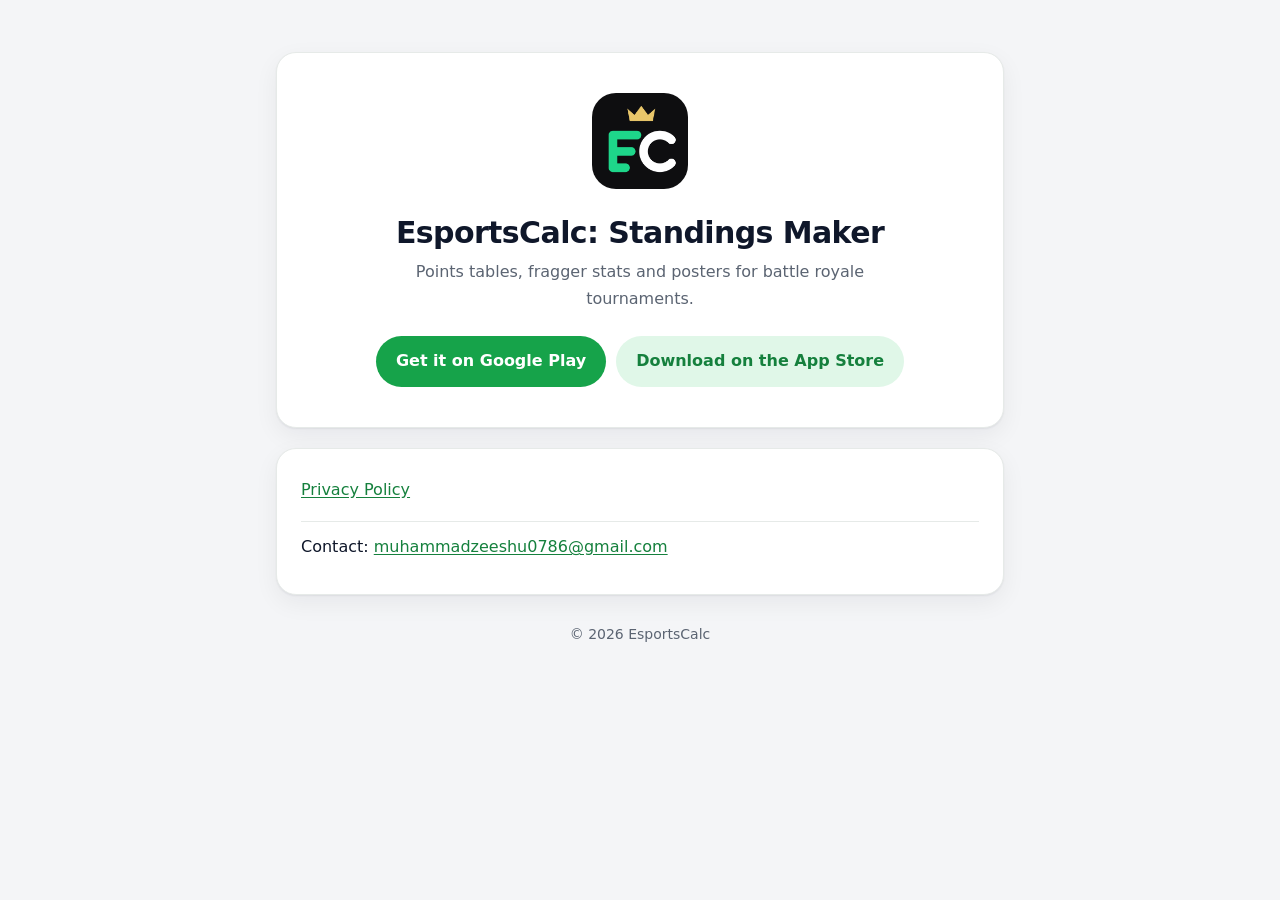
==== index.html @ b61c0fa7 "EsportsCalc website: home page, privacy policy, app-ads.txt Co-Authored-By: Claude Opus 5.5 <noreply" ====
<!doctype html>
<html lang="en">
<head>
  <meta charset="utf-8">
  <meta name="viewport" content="width=device-width, initial-scale=1">
  <title>EsportsCalc: Standings Maker</title>
  <meta name="description" content="Points tables, fragger stats and posters for battle royale tournaments.">
  <link rel="icon" href="icon.png">
  <link rel="apple-touch-icon" href="icon.png">
  <link rel="stylesheet" href="style.css">
</head>
<body>
  <main class="wrap">
    <section class="card hero">
      <img src="icon.png" alt="EsportsCalc app icon">
      <h1>EsportsCalc: Standings Maker</h1>
      <p>Points tables, fragger stats and posters for battle royale tournaments.</p>
      <div class="buttons">
        <a class="btn" href="https://play.google.com/store/apps/details?id=com.esportscalc.standingsmaker">Get it on Google Play</a>
        <a class="btn ghost" href="https://apps.apple.com/app/id6818626978">Download on the App Store</a>
      </div>
    </section>

    <section class="card">
      <ul class="links">
        <li><a href="privacy.html">Privacy Policy</a></li>
        <li>Contact: <a href="mailto:muhammadzeeshu0786@gmail.com">muhammadzeeshu0786@gmail.com</a></li>
      </ul>
    </section>

    <footer>&copy; 2026 EsportsCalc</footer>
  </main>
</body>
</html>
---- style.css ----
:root {
  --bg: #f4f5f7;
  --card: #ffffff;
  --ink: #0f172a;
  --muted: #5b6472;
  --line: #e6eae8;
  --green: #16a34a;
  --green-ink: #15803d;
  --green-soft: #e0f7e8;
  --on-green: #ffffff;
  --shadow: 0 1px 2px rgba(15, 23, 42, 0.06), 0 8px 24px rgba(15, 23, 42, 0.06);
  color-scheme: light dark;
}

@media (prefers-color-scheme: dark) {
  :root {
    --bg: #0e0f11;
    --card: #17191c;
    --ink: #f3f4f6;
    --muted: #a1a8b3;
    --line: #26282c;
    --green: #22c55e;
    --green-ink: #4ade80;
    --green-soft: #12301d;
    --on-green: #052e14;
    --shadow: none;
  }
}

* { box-sizing: border-box; }

html { -webkit-text-size-adjust: 100%; }

body {
  margin: 0;
  background: var(--bg);
  color: var(--ink);
  font: 16px/1.65 system-ui, -apple-system, "Segoe UI", Roboto, "Helvetica Neue", Arial, sans-serif;
}

a { color: var(--green-ink); text-underline-offset: 2px; }

.wrap {
  max-width: 760px;
  margin: 0 auto;
  padding: 32px 16px 48px;
}

.brand {
  display: flex;
  align-items: center;
  gap: 12px;
  color: inherit;
  text-decoration: none;
  font-weight: 700;
  letter-spacing: -0.01em;
}

.brand img { width: 40px; height: 40px; border-radius: 10px; }

.card {
  background: var(--card);
  border: 1px solid var(--line);
  border-radius: 20px;
  box-shadow: var(--shadow);
  padding: 28px 24px;
  margin-top: 20px;
}

.hero { text-align: center; padding: 40px 24px; }
.hero img { width: 96px; height: 96px; border-radius: 24px; }
.hero h1 { font-size: 30px; line-height: 1.2; margin: 18px 0 8px; letter-spacing: -0.02em; }
.hero p { color: var(--muted); margin: 0 auto; max-width: 460px; }

.buttons { display: flex; flex-wrap: wrap; gap: 10px; justify-content: center; margin-top: 24px; }

.btn {
  display: inline-block;
  padding: 12px 20px;
  border-radius: 999px;
  background: var(--green);
  color: var(--on-green);
  font-weight: 600;
  text-decoration: none;
}

.btn.ghost {
  background: var(--green-soft);
  color: var(--green-ink);
}

.links { list-style: none; padding: 0; margin: 0; }
.links li { padding: 12px 0; border-top: 1px solid var(--line); }
.links li:first-child { border-top: 0; padding-top: 0; }
.links li:last-child { padding-bottom: 0; }

h1 { font-size: 28px; line-height: 1.25; margin: 0 0 6px; letter-spacing: -0.02em; }
h2 { font-size: 19px; margin: 32px 0 8px; letter-spacing: -0.01em; }
h3 { font-size: 16px; margin: 20px 0 6px; }
p, ul { margin: 0 0 12px; }
ul { padding-left: 22px; }
li { margin-bottom: 6px; }

.updated { color: var(--muted); font-size: 14px; margin-bottom: 20px; }

.summary {
  background: var(--green-soft);
  border-radius: 14px;
  padding: 16px 18px 6px;
  margin: 8px 0 4px;
}
.summary h2 { margin-top: 0; }

footer {
  color: var(--muted);
  font-size: 14px;
  text-align: center;
  margin-top: 28px;
}
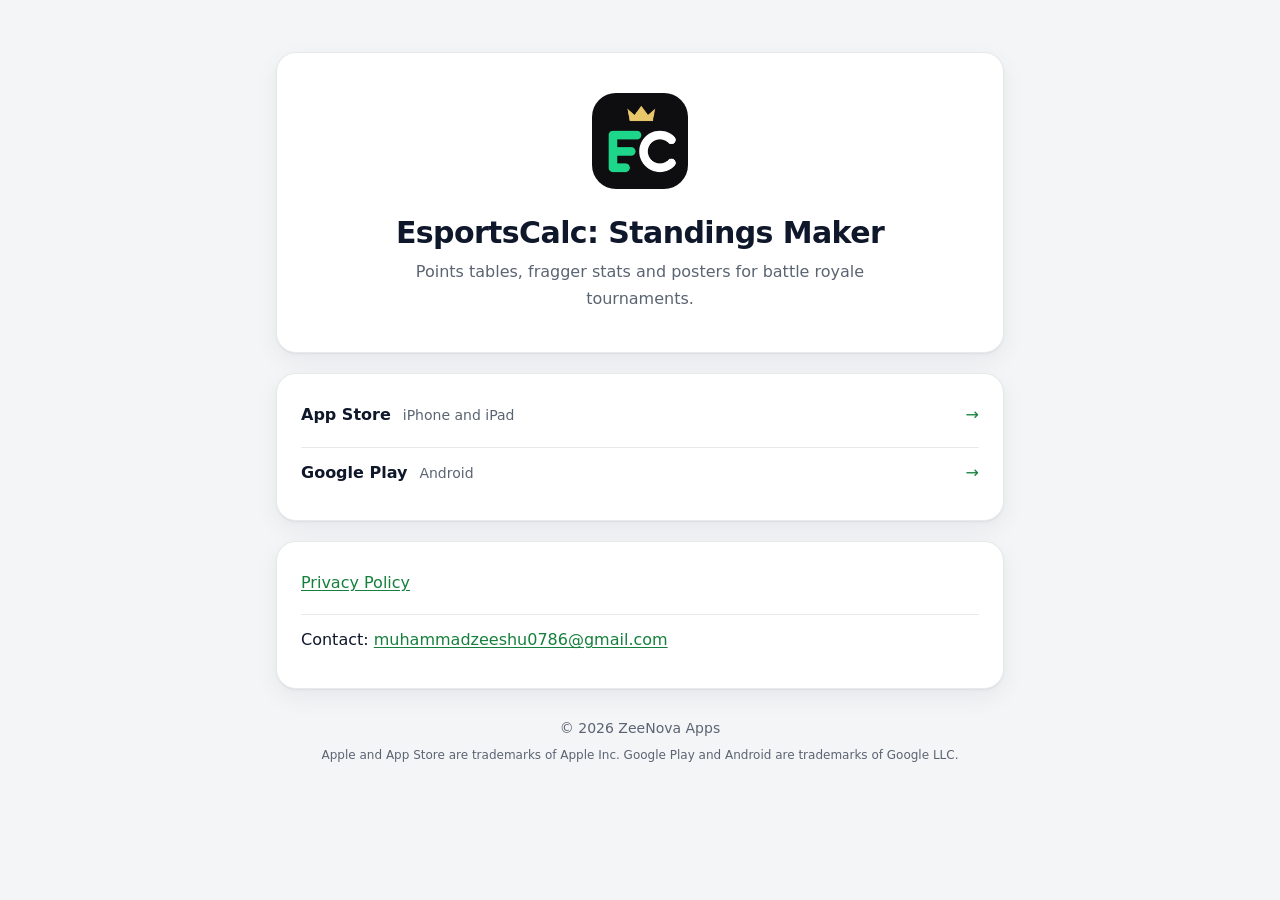
==== commit a6b53f78: "Store links, policy additions, ownerdomain line - Home page: plain App Store / Google Play links (Ap" ====
--- a/index.html
+++ b/index.html
@@ -15,10 +15,13 @@
       <img src="icon.png" alt="EsportsCalc app icon">
       <h1>EsportsCalc: Standings Maker</h1>
       <p>Points tables, fragger stats and posters for battle royale tournaments.</p>
-      <div class="buttons">
-        <a class="btn" href="https://play.google.com/store/apps/details?id=com.esportscalc.standingsmaker">Get it on Google Play</a>
-        <a class="btn ghost" href="https://apps.apple.com/app/id6818626978">Download on the App Store</a>
-      </div>
+    </section>
+
+    <section class="card">
+      <ul class="links stores">
+        <li><a href="https://apps.apple.com/app/id6818626978"><strong>App Store</strong><span>iPhone and iPad</span></a></li>
+        <li><a href="https://play.google.com/store/apps/details?id=com.esportscalc.standingsmaker"><strong>Google Play</strong><span>Android</span></a></li>
+      </ul>
     </section>
 
     <section class="card">
@@ -28,7 +31,10 @@
       </ul>
     </section>
 
-    <footer>&copy; 2026 EsportsCalc</footer>
+    <footer>
+      <p>&copy; 2026 ZeeNova Apps</p>
+      <p class="tm">Apple and App Store are trademarks of Apple Inc. Google Play and Android are trademarks of Google LLC.</p>
+    </footer>
   </main>
 </body>
 </html>
--- a/style.css
+++ b/style.css
@@ -117,3 +117,16 @@
   text-align: center;
   margin-top: 28px;
 }
+footer p { margin: 0 0 6px; }
+footer .tm { font-size: 12px; }
+
+.stores a {
+  display: flex;
+  align-items: baseline;
+  gap: 12px;
+  color: var(--ink);
+  text-decoration: none;
+}
+.stores a::after { content: "\2192"; color: var(--green-ink); margin-left: auto; }
+.stores strong { flex: none; }
+.stores span { color: var(--muted); font-size: 14px; }
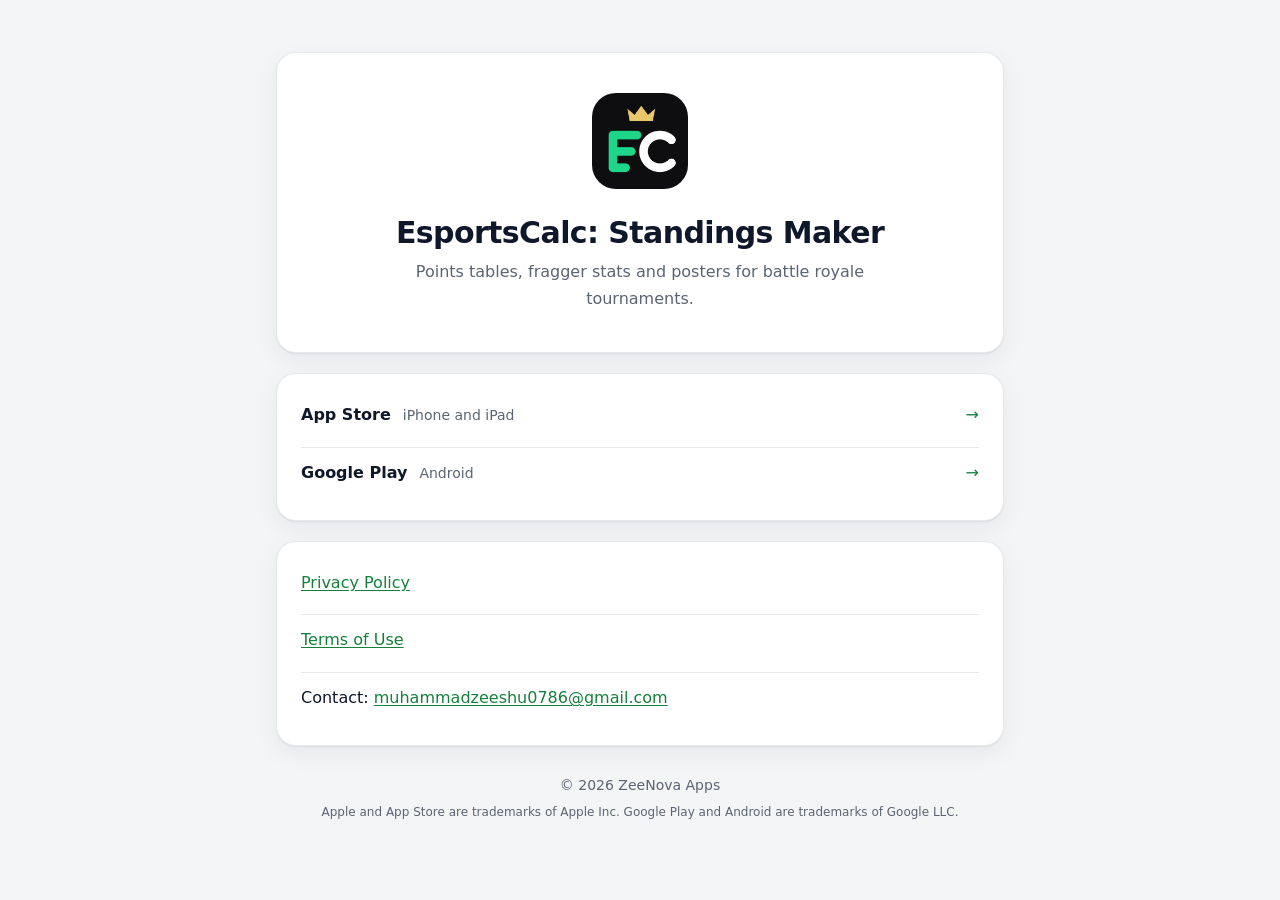
==== commit 219beca5: "Terms of Use page, linked from the homepage Covers plans and subscriptions, users' content and desig" ====
--- a/index.html
+++ b/index.html
@@ -27,6 +27,7 @@
     <section class="card">
       <ul class="links">
         <li><a href="privacy.html">Privacy Policy</a></li>
+        <li><a href="terms.html">Terms of Use</a></li>
         <li>Contact: <a href="mailto:muhammadzeeshu0786@gmail.com">muhammadzeeshu0786@gmail.com</a></li>
       </ul>
     </section>
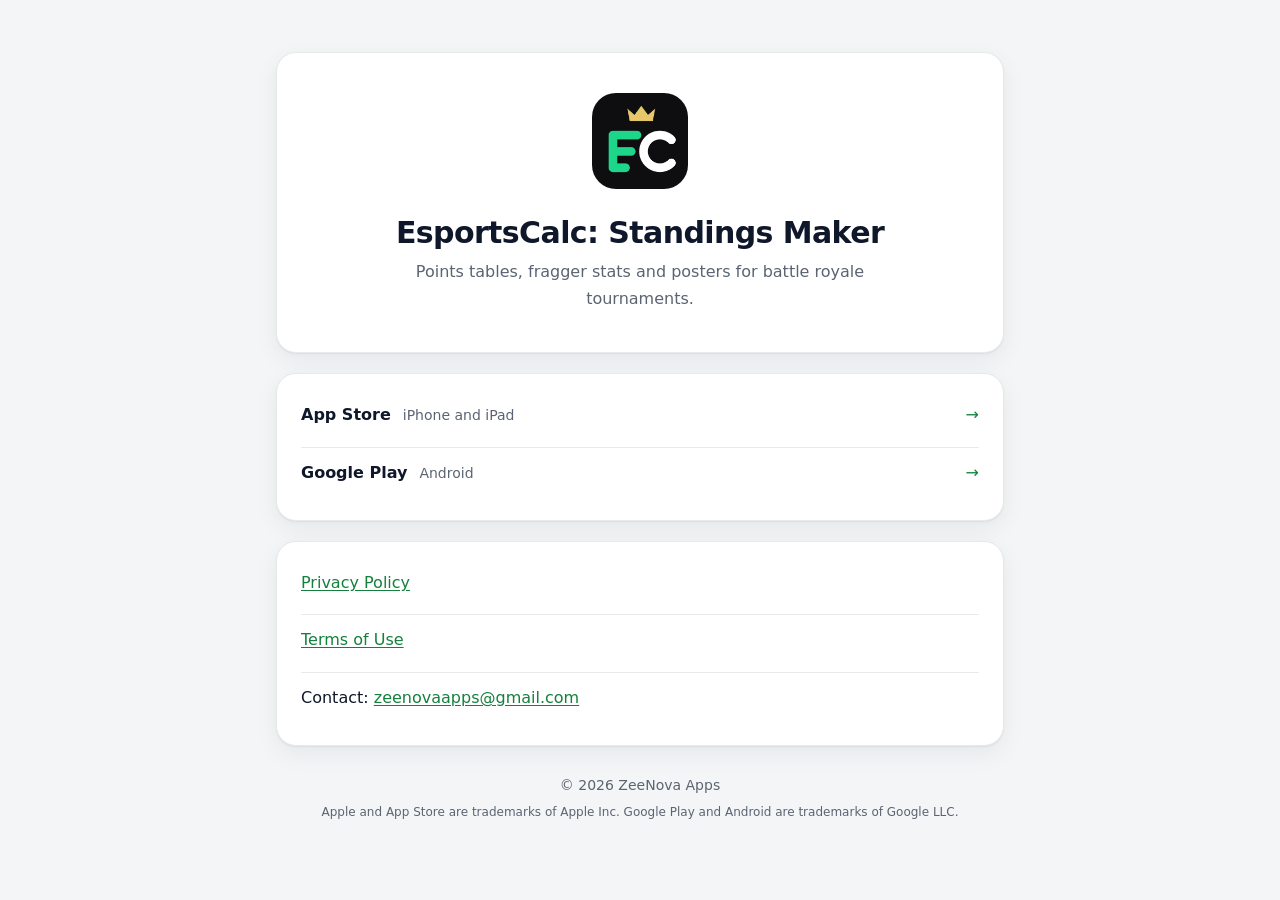
==== commit 61b195f8: "Contact email: zeenovaapps@gmail.com" ====
--- a/index.html
+++ b/index.html
@@ -28,7 +28,7 @@
       <ul class="links">
         <li><a href="privacy.html">Privacy Policy</a></li>
         <li><a href="terms.html">Terms of Use</a></li>
-        <li>Contact: <a href="mailto:muhammadzeeshu0786@gmail.com">muhammadzeeshu0786@gmail.com</a></li>
+        <li>Contact: <a href="mailto:zeenovaapps@gmail.com">zeenovaapps@gmail.com</a></li>
       </ul>
     </section>
 
